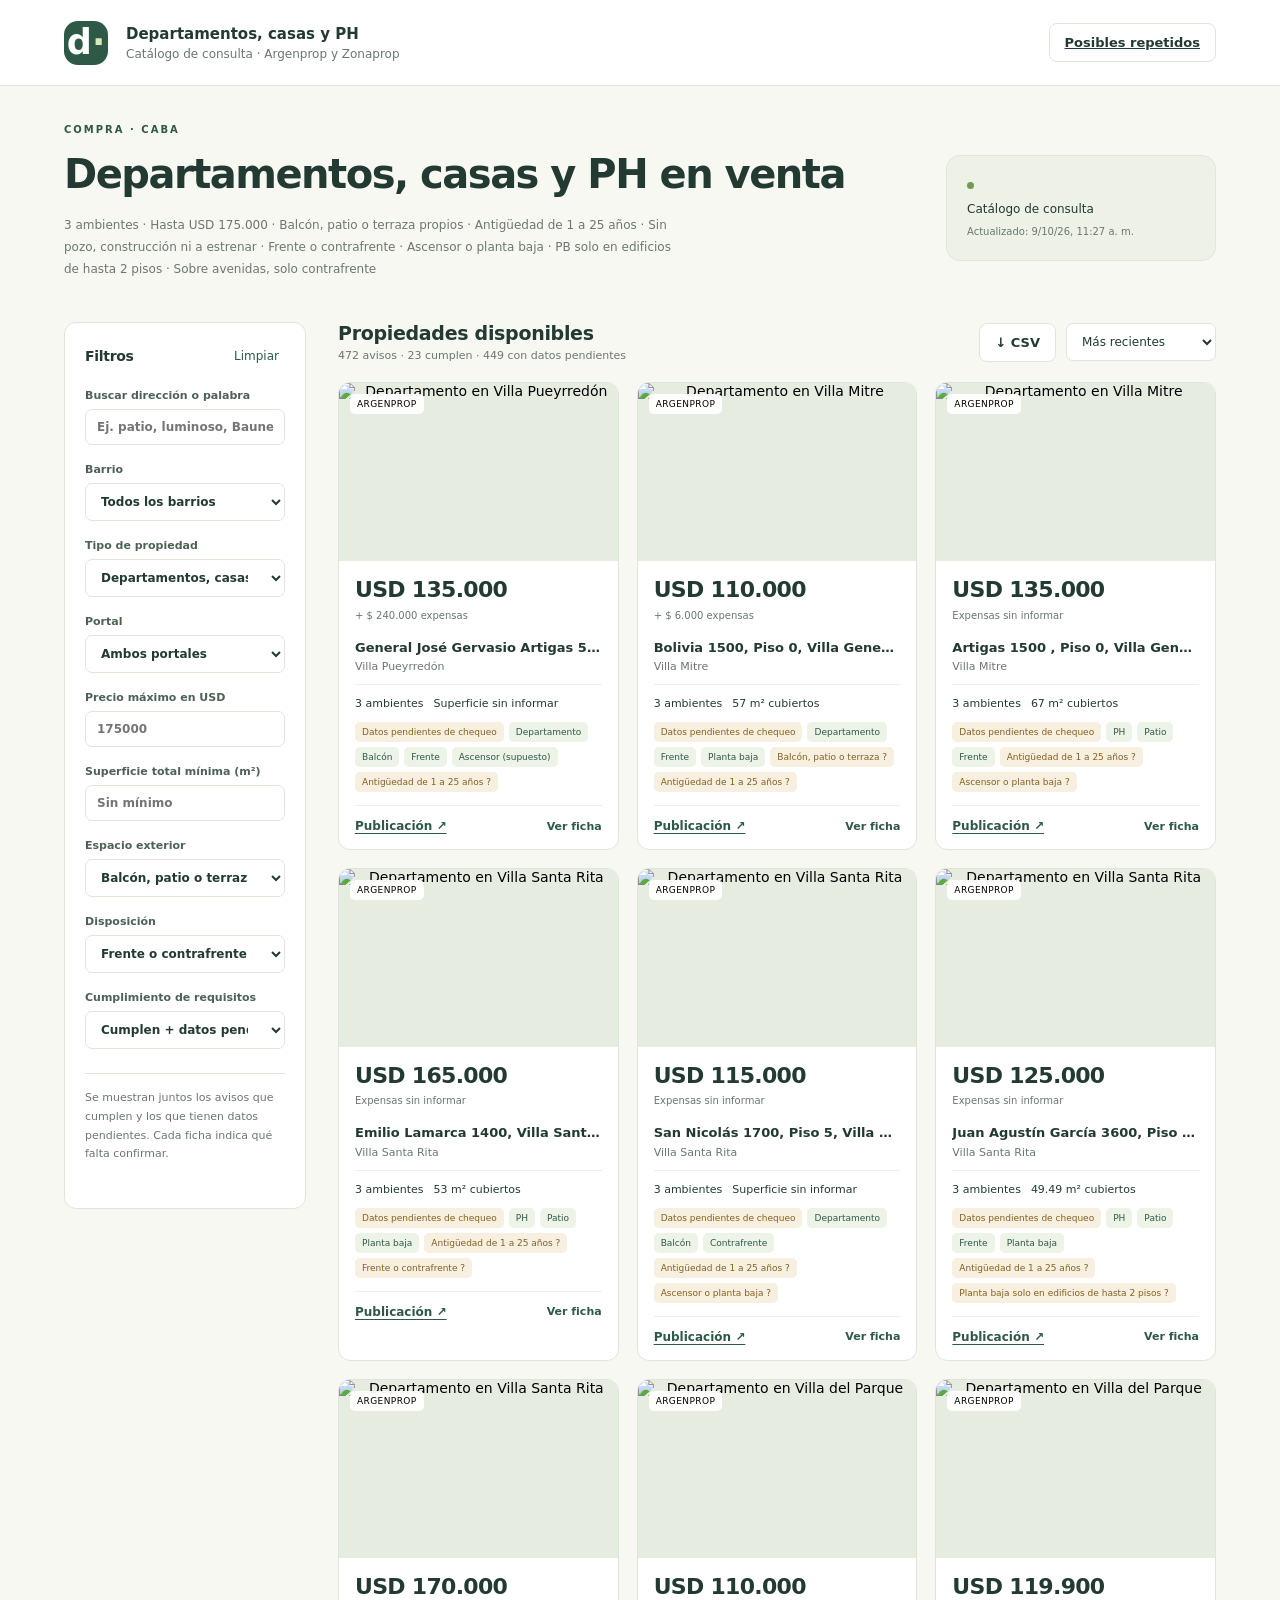
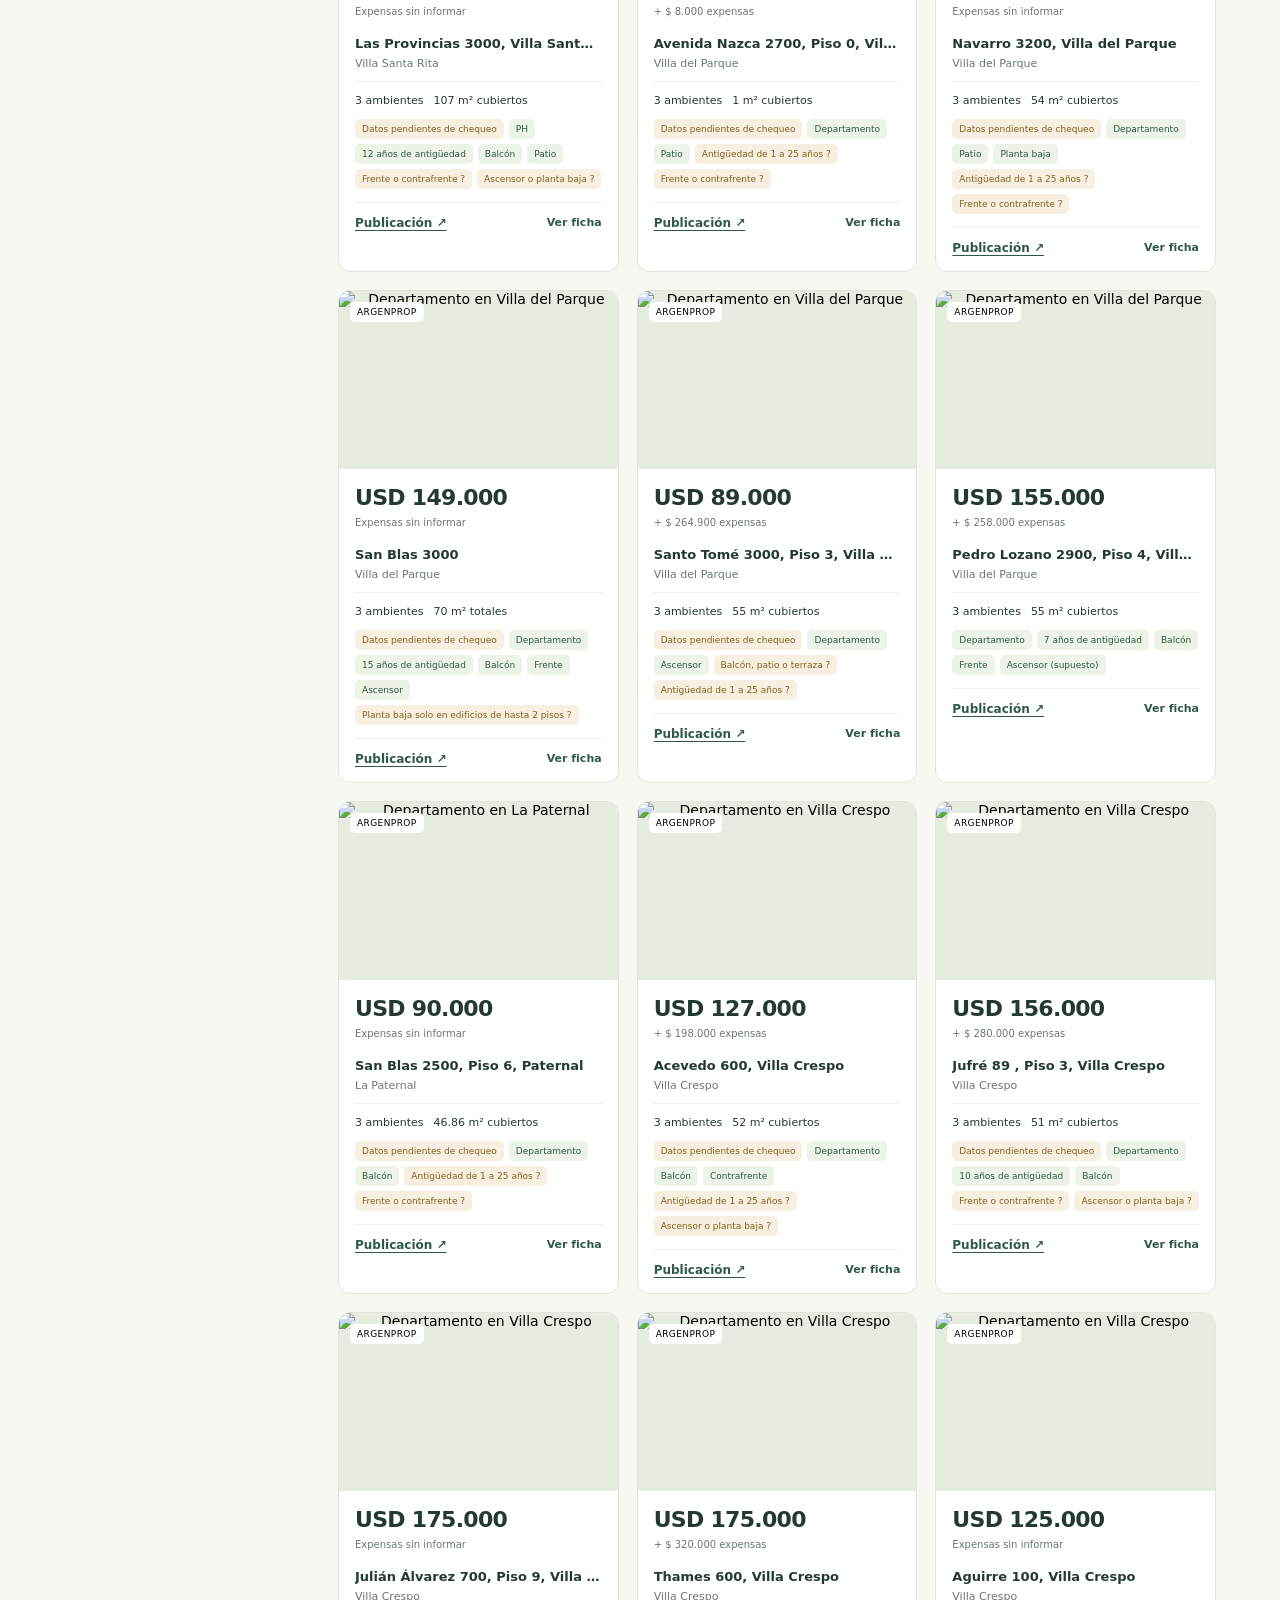
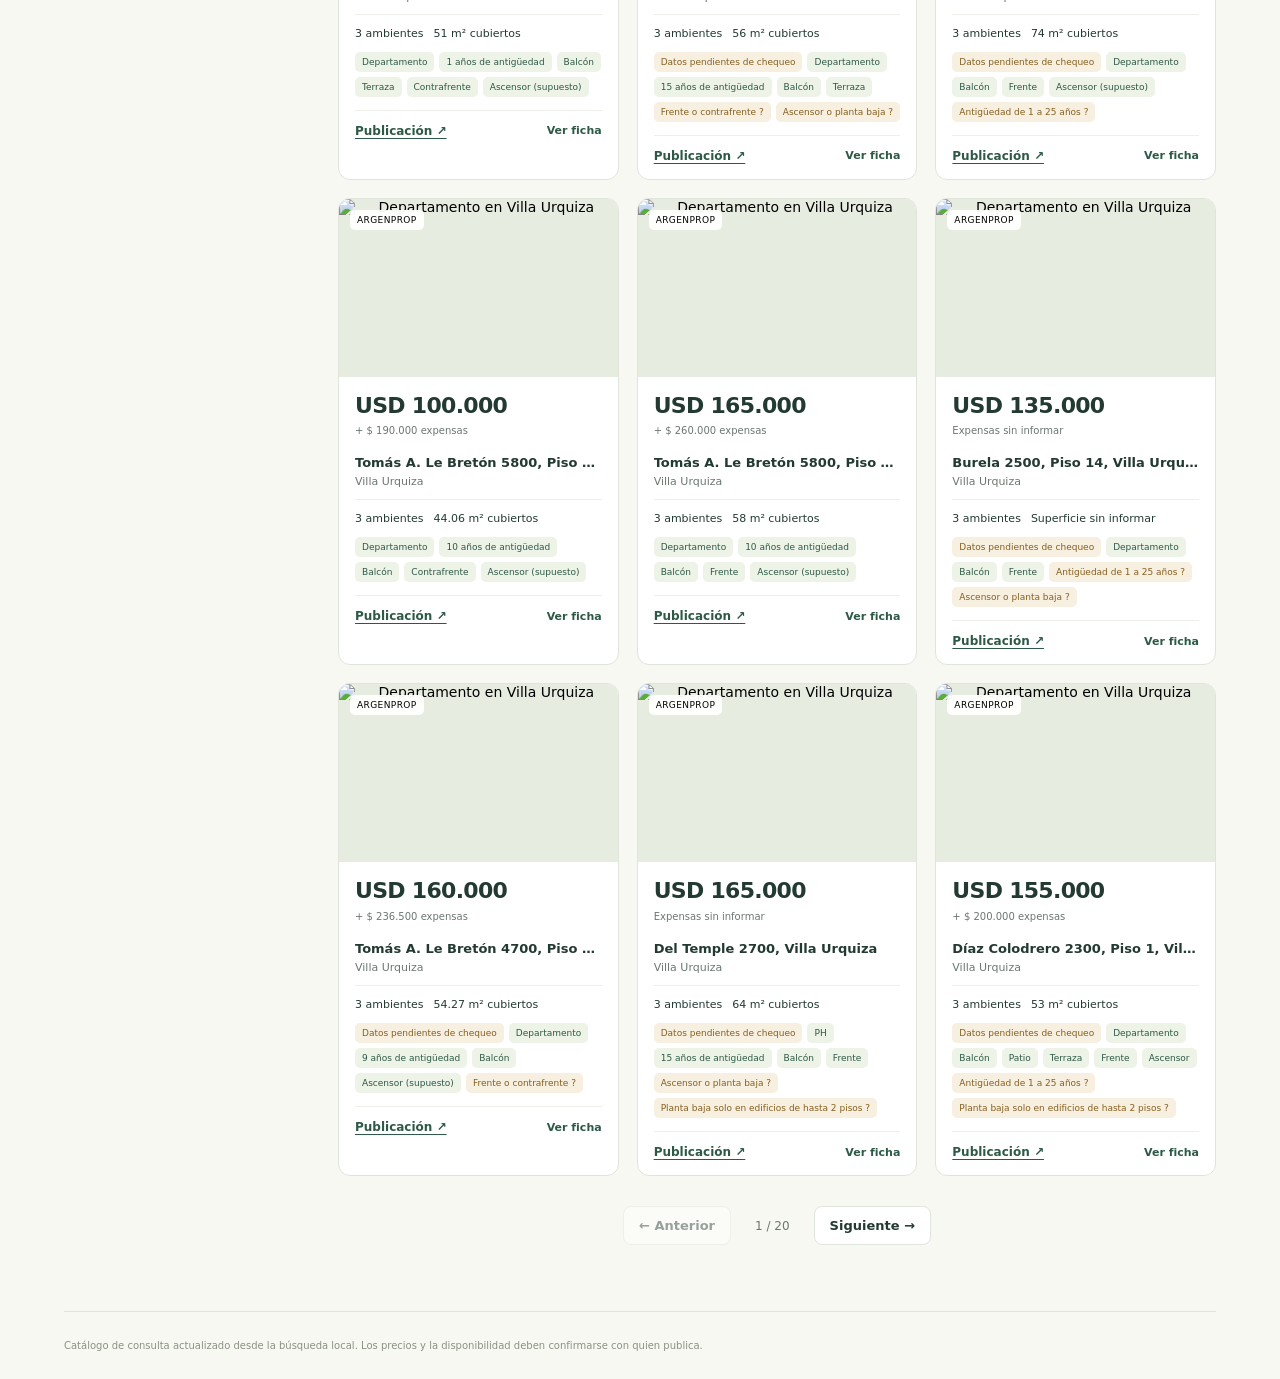
==== index.html @ 4a2c92e6 "Actualizar catálogo público · 2026-10-09T11:27:40+00:00" ====
<!DOCTYPE html>

<html lang="es"><head><meta charset="utf-8"/><meta content="width=device-width,initial-scale=1" name="viewport"/><title>Propiedades · CABA</title><link href="./static/style.css" rel="stylesheet"/><link href="./static/pages.css" rel="stylesheet"/></head>
<body data-pages="true">
<header><a class="brand" href="./">d<span>·</span></a><div class="header-title"><strong>Departamentos, casas y PH</strong><span>Catálogo de consulta · Argenprop y Zonaprop</span></div><div class="header-actions"><a class="subtle" href="./static/duplicates.html">Posibles repetidos</a><button class="subtle" id="settings-open">Configurar búsqueda</button><button class="primary" id="scan">Actualizar avisos ↻</button></div></header>
<main>
<section class="intro"><div><p class="eyebrow">COMPRA · CABA</p><h1>Departamentos, casas y PH en venta</h1><p id="criteria">3 ambientes · Hasta USD 175.000 · Balcón, patio o terraza propios · Antigüedad de 1 a 25 años · Sin pozo, construcción ni a estrenar · Frente o contrafrente · Ascensor o planta baja · PB solo en edificios de hasta 2 pisos · Sobre avenidas, solo contrafrente</p></div><div class="search-note"><span class="dot"></span><strong id="scan-state">Cargando búsqueda…</strong><small id="next-run"></small><div class="progress"><div id="progress-bar"></div></div><button class="subtle" hidden="" id="stop">Detener escaneo</button></div></section>
<section aria-label="Estado de seguimiento" class="metrics">
<button class="metric active" data-review-state="unreviewed"><span>No revisado</span><strong id="count-unreviewed">—</strong><small>Pendiente de revisión</small></button>
<button class="metric" data-review-state="interested"><span>De interés</span><strong id="count-interested">—</strong><small>Pendiente de contacto</small></button>
<button class="metric" data-review-state="contacted"><span>Ya contactado</span><strong id="count-contacted">—</strong><small>Pendiente de visita</small></button>
<button class="metric" data-review-state="discarded"><span>Descartado</span><strong id="count-discarded">—</strong><small>Excluidos de la búsqueda</small></button>
</section>
<div class="workspace"><aside><div class="filter-title"><h2>Filtros</h2><button class="text-button" id="reset">Limpiar</button></div><label>Buscar dirección o palabra<input id="q" placeholder="Ej. patio, luminoso, Bauness"/></label><label>Barrio<select id="neighborhood"><option value="">Todos los barrios</option></select></label><label>Tipo de propiedad<select id="property_type"><option value="">Departamentos, casas y PH</option><option value="departamento">Departamentos</option><option value="casa">Casas</option><option value="ph">PH</option></select></label><label>Portal<select id="source"><option value="">Ambos portales</option><option value="argenprop">Argenprop</option><option value="zonaprop">Zonaprop</option></select></label><label>Precio máximo en USD<input id="max_price" min="0" placeholder="175000" type="number"/></label><label>Superficie total mínima (m²)<input id="min_area" min="0" placeholder="Sin mínimo" type="number"/></label><label>Espacio exterior<select id="outdoor"><option value="">Balcón, patio o terraza</option><option value="balcony">Con balcón</option><option value="patio">Con patio</option><option value="terrace">Con terraza</option></select></label><label>Disposición<select id="disposition"><option value="">Frente o contrafrente</option><option value="frente">Frente</option><option value="contrafrente">Contrafrente</option></select></label><label>Cumplimiento de requisitos<select id="eligibility"><option value="candidates">Cumplen + datos pendientes</option><option value="qualified">Solo requisitos confirmados</option><option value="review">Datos pendientes de chequeo</option><option value="all">Todos los avisos</option></select></label><label class="checkbox"><input id="include_inactive" type="checkbox"/> Incluir no disponibles</label><p class="filter-hint">Se muestran juntos los avisos que cumplen y los que tienen datos pendientes. Cada ficha indica qué falta confirmar.</p><button class="subtle full" id="runs-open">Ver registro de escaneos</button></aside>
<section class="results"><div class="alert" hidden="" id="portal-alert"></div><div class="results-bar"><div><h2 id="results-title">No revisado</h2><span id="result-count">Cargando…</span></div><div class="view-controls"><button class="subtle" id="all-states">Todos los estados</button><button class="primary" id="tinder-open">Modo Tinder ♡</button><button class="subtle" id="export">↓ CSV</button><label class="sr-only" for="sort">Ordenar</label><select id="sort"><option value="newest">Más recientes</option><option value="price_asc">Menor precio</option><option value="price_desc">Mayor precio</option><option value="area_desc">Mayor superficie</option></select></div></div><div class="cards" id="cards"></div><div class="pagination"><button class="subtle" id="prev">← Anterior</button><span id="page-label"></span><button class="subtle" id="next">Siguiente →</button></div></section></div>
<footer>Catálogo de consulta actualizado desde la búsqueda local. Los precios y la disponibilidad deben confirmarse con quien publica.</footer>
</main>
<dialog id="tinder-dialog">
<button aria-label="Cerrar modo Tinder" class="dialog-close">×</button>
<p class="eyebrow">MODO TINDER</p><h2>¿Te interesa este departamento?</h2>
<p class="muted">Sólo avisos no revisados que cumplen o tienen datos pendientes. Siempre se excluyen pozo, a estrenar y en construcción. Sí: de interés. No: descartado.</p>
<div aria-live="polite" id="tinder-card"></div>
<div class="tinder-actions"><button class="tinder-no" id="tinder-no">✕ No</button><button class="tinder-yes" id="tinder-yes">♡ Sí, me interesa</button></div>
<div class="tinder-footer"><button class="text-button" disabled="" id="tinder-undo">↶ Deshacer última decisión</button><span id="tinder-remaining"></span></div>
<p class="tinder-keys">← No · Sí →</p>
</dialog>
<dialog id="detail-dialog"><button aria-label="Cerrar ficha" class="dialog-close">×</button><div id="detail-content"></div></dialog>
<dialog aria-labelledby="photo-title" id="photo-dialog">
<div class="photo-toolbar"><h2 id="photo-title">Fotos del departamento</h2><button aria-pressed="false" id="photo-zoom">＋ Zoom</button><a id="photo-original" referrerpolicy="no-referrer" rel="noopener noreferrer" target="_blank">Original ↗</a><button aria-label="Cerrar imagen ampliada" autofocus="" id="photo-close">×</button></div>
<div id="photo-viewport"><button aria-label="Ampliar imagen al doble" id="photo-canvas"><img alt="" draggable="false" id="photo-image" referrerpolicy="no-referrer"/></button><p hidden="" id="photo-error">No se pudo cargar esta foto. Podés pasar a la siguiente o abrir el original.</p></div>
<div class="photo-navigation"><button aria-label="Foto anterior" id="photo-previous">‹</button><span id="photo-position" role="status"></span><button aria-label="Foto siguiente" id="photo-next">›</button><span class="photo-help">← → para recorrer · Esc para cerrar</span></div>
</dialog>
<dialog id="settings-dialog"><button aria-label="Cerrar configuración" class="dialog-close">×</button><p class="eyebrow">TU BÚSQUEDA</p><h2>Preferencias de recolección</h2><form id="settings-form"><label>Presupuesto máximo (USD)<input min="1" name="max_price" required="" type="number"/></label><div class="two-col"><label>Antigüedad mínima (años)<input max="300" min="1" name="min_age_years" required="" type="number"/></label><label>Antigüedad máxima (años)<input max="300" min="1" name="max_age_years" required="" type="number"/></label><label>Actualizar cada día a las (Buenos Aires)<input name="daily_time" required="" type="time"/></label><label>Páginas del recorrido inicial por barrio<input max="5" min="1" name="pages_per_neighborhood" required="" type="number"/></label><label>Fichas por portal en corridas manuales<input max="5000" min="0" name="max_details_per_source" required="" type="number"/></label><label>Pausa mínima entre consultas (seg.)<input max="300" min="3" name="delay_seconds" required="" type="number"/></label><label>Pausa máxima entre consultas (seg.)<input max="300" min="3" name="delay_max_seconds" required="" type="number"/></label></div><label>Volver a leer cada ficha después de (horas)<input max="720" min="6" name="refresh_hours" required="" type="number"/></label><fieldset><legend>Barrios</legend><div class="two-col" id="settings-neighborhoods"></div></fieldset><fieldset><legend>Portales</legend><label class="checkbox"><input name="sources" type="checkbox" value="argenprop"/> Argenprop</label><label class="checkbox"><input name="sources" type="checkbox" value="zonaprop"/> Zonaprop</label></fieldset><label class="checkbox"><input name="automatic" type="checkbox"/> Recolección automática</label><input checked="" hidden="" name="headless" type="checkbox"/><p class="muted">La actualización diaria lee sólo la primera página de publicaciones más recientes de cada barrio y portal, completa sus fichas y descarta duplicados. El recorrido inicial manual admite hasta 5 páginas. Ambos portales trabajan por separado. Chromium muestra una ventana cuando necesitás resolver un CAPTCHA.</p><div class="session-buttons"><button class="subtle" data-browser="argenprop" type="button">Abrir sesión Argenprop</button><button class="subtle" data-browser="zonaprop" type="button">Abrir sesión Zonaprop</button></div><p class="muted">Cada consulta tiene una pausa aleatoria entre el mínimo y el máximo configurados (3–25 segundos por defecto). Al resolver el CAPTCHA, la ventana se cierra automáticamente y la búsqueda continúa. El otro portal sigue trabajando.</p><div class="session-buttons"><button class="subtle" data-resume="argenprop" type="button">Ya verifiqué Argenprop</button><button class="subtle" data-resume="zonaprop" type="button">Ya verifiqué Zonaprop</button></div><button class="primary full" type="submit">Guardar preferencias</button></form></dialog>
<dialog id="runs-dialog"><button aria-label="Cerrar registro" class="dialog-close">×</button><p class="eyebrow">RECOLECCIÓN</p><h2>Registro de escaneos</h2><div id="runs-content"></div></dialog><div hidden="" id="toast" role="status"></div><script src="./static/pages-adapter.js"></script><script src="./static/app.js"></script>
</body></html>
---- static/style.css ----
:root{--ink:#233a33;--muted:#6b7770;--paper:#f8f8f3;--line:#e0e5dc;--green:#2d5946;--lime:#dae9ba;--white:#fff;--amber:#946124}*{box-sizing:border-box}body{margin:0;background:var(--paper);color:var(--ink);font-family:Inter,system-ui,-apple-system,BlinkMacSystemFont,"Segoe UI",sans-serif;font-size:14px}button,input,select,textarea{font:inherit}button,a,select{touch-action:manipulation}button{cursor:pointer}button:disabled{cursor:default;opacity:.45}a{color:inherit}button:focus-visible,a:focus-visible,input:focus-visible,select:focus-visible,textarea:focus-visible{outline:3px solid #80ad67;outline-offset:3px}header{height:86px;padding:0 5%;display:flex;align-items:center;gap:18px;background:#fff;border-bottom:1px solid var(--line)}.brand{display:flex;align-items:center;justify-content:center;width:44px;height:44px;background:var(--green);border-radius:14px;color:#fff;font-size:35px;font-weight:600;line-height:1;text-decoration:none}.brand span{color:var(--lime)}.header-title{display:flex;flex-direction:column;gap:4px}.header-title strong{font-size:15px}.header-title span{font-size:12px;color:var(--muted)}.header-actions{margin-left:auto;display:flex;gap:12px}.primary,.subtle{border-radius:8px;padding:11px 15px;border:1px solid var(--line);font-size:13px;font-weight:600;background:#fff;color:var(--ink)}.primary{background:var(--green);color:white;border-color:var(--green)}.primary:hover{background:#204431}.subtle:hover{background:#f0f3e9}.full{width:100%}.text-button{border:0;background:transparent;color:var(--green);font-size:12px;padding:6px}main{max-width:1510px;margin:auto;padding:38px 5% 0}.intro{display:flex;align-items:center;justify-content:space-between;gap:32px;margin-bottom:30px}.eyebrow{letter-spacing:2px;font-size:10px;font-weight:700;color:var(--green);margin:0 0 16px}h1{font-size:40px;line-height:1.16;letter-spacing:-1.5px;font-weight:600;margin:0 0 18px}h1 span{color:#809279}#criteria{font-size:12px;color:var(--muted);line-height:1.8;max-width:620px}.search-note{width:270px;min-width:230px;font-size:12px;line-height:1.6;color:var(--muted);background:#edf1e6;border:1px solid #e0e7d8;border-radius:14px;padding:20px}.search-note strong{display:block;color:var(--ink);font-size:12px;font-weight:500;margin:5px 0}.search-note small{display:block}.dot{display:inline-block;background:#759854;width:7px;height:7px;border-radius:50%}.progress{height:3px;background:#d8dfd0;margin-top:13px;border-radius:4px;overflow:hidden}.progress div{height:100%;background:var(--green);width:0;transition:width .5s}.search-note button{margin-top:10px;padding:5px 10px}.metrics{display:grid;grid-template-columns:repeat(4,1fr);gap:16px;margin-bottom:30px}.metric{border:1px solid var(--line);text-align:left;background:#fff;border-radius:12px;padding:19px 22px;color:var(--ink);display:flex;flex-direction:column;gap:7px}.metric.active{border-color:var(--green);box-shadow:inset 0 0 0 1px var(--green);background:#edf3e5}.metric span{font-size:12px}.metric strong{font-size:32px;font-weight:500;line-height:1.2}.metric small{font-size:11px;color:var(--muted)}.workspace{display:grid;grid-template-columns:242px minmax(0,1fr);gap:32px}aside{border:1px solid var(--line);border-radius:12px;background:#fff;padding:20px;height:fit-content}.filter-title{display:flex;align-items:center;justify-content:space-between;margin-bottom:20px}h2{font-size:18px;margin:0;font-weight:600;letter-spacing:-.3px}.filter-title h2{font-size:14px}label{display:block;font-size:11px;font-weight:600;margin-bottom:18px;color:#4d6155}input,select,textarea{width:100%;border:1px solid var(--line);border-radius:7px;padding:10px 11px;background:#fff;color:var(--ink);margin-top:7px;font-size:12px}select{padding-right:20px}.checkbox{display:flex;align-items:center;gap:9px;font-size:12px;font-weight:400;margin:14px 0}.checkbox input{width:15px;height:15px;margin:0;accent-color:var(--green)}.filter-hint,.muted{font-size:12px;line-height:1.7;color:var(--muted)}.filter-hint{font-size:11px;padding-top:15px;margin:24px 0;border-top:1px solid var(--line)}.results-bar{display:flex;align-items:center;justify-content:space-between;gap:12px;margin:0 0 20px}.results-bar>div:last-child{display:flex;align-items:center;gap:10px}.results-bar h2{font-size:19px}#result-count{display:block;color:var(--muted);font-size:11px;margin-top:5px}.results-bar select{width:150px;margin:0}.cards{display:grid;grid-template-columns:repeat(3,minmax(0,1fr));gap:18px}.card{position:relative;background:white;border-radius:12px;overflow:hidden;border:1px solid var(--line);transition:box-shadow .15s}.card:hover{box-shadow:0 5px 24px #233a3310}.card-image{height:178px;width:100%;object-fit:cover;background:#e7ece0;display:block}.card-image-placeholder{height:178px;background:linear-gradient(135deg,#e7ece0,#d5dfcc);display:flex;align-items:center;justify-content:center;color:#7a8b71;font-size:13px}.card-photo{position:relative;cursor:pointer;border:0;background:none;padding:0;display:block;width:100%}.portal-tag{position:absolute;top:11px;left:11px;background:#fffffff2;font-size:9px;letter-spacing:.4px;border-radius:5px;padding:5px 7px}.star{position:absolute;right:10px;top:10px;border:0;border-radius:50%;width:32px;height:32px;background:#fffffff0;font-size:22px;line-height:1;color:#71806d}.star.saved{color:#9a7b20;background:#faf1ce}.card-body{padding:16px}.price{font-size:22px;line-height:1.2;letter-spacing:-.7px;font-weight:600}.expenses{font-size:10px;color:var(--muted);margin-top:6px;min-height:14px}.card-address{font-weight:600;font-size:13px;line-height:1.5;margin:14px 0 3px;white-space:nowrap;overflow:hidden;text-overflow:ellipsis}.card-neighborhood{font-size:11px;color:var(--muted);margin:0 0 11px}.card-features{font-size:11px;padding:12px 0;border-top:1px solid #edf0e8;display:flex;gap:10px;flex-wrap:wrap}.badges{display:flex;flex-wrap:wrap;gap:5px;min-height:26px}.badge{border-radius:5px;font-size:9px;padding:5px 7px;background:#edf3e6;color:var(--green)}.badge.unknown{background:#f7efdf;color:#856021}.badge.fail{background:#f8e8e4;color:#995542}.card-bottom{margin-top:13px;display:flex;justify-content:space-between;align-items:center;gap:8px;border-top:1px solid #edf0e8;padding-top:13px}.card-bottom small{font-size:9px;color:var(--muted)}.view{border:0;background:transparent;color:var(--green);font-weight:600;font-size:11px;padding:0}.empty{grid-column:1/-1;text-align:center;padding:70px 24px;border:1px dashed #ccd6c4;border-radius:12px;background:#f1f4eb}.empty .empty-icon{font-size:35px;color:#95a782;margin-bottom:20px}.empty h3{font-size:20px;font-weight:500;margin:0 0 10px}.empty p{font-size:12px;color:var(--muted);line-height:1.8;max-width:400px;margin:0 auto 15px}.pagination{display:flex;justify-content:center;align-items:center;gap:24px;margin:30px 0;font-size:12px;color:var(--muted)}footer{padding:28px 0;color:#889282;border-top:1px solid var(--line);font-size:10px;margin-top:36px}.alert{background:#fff2dd;border:1px solid #f1ddb4;border-radius:8px;padding:14px;margin-bottom:18px;font-size:12px;line-height:1.6;color:#80581e}dialog{width:min(900px,95vw);border:1px solid var(--line);border-radius:16px;padding:32px;color:var(--ink);max-height:90vh;background:#fff}dialog::backdrop{background:#16231d88;backdrop-filter:blur(4px)}#settings-dialog{width:580px}#runs-dialog{width:780px}.dialog-close{position:absolute;right:13px;top:10px;z-index:5;border:0;background:#f0f3eb;border-radius:50%;width:30px;height:30px;font-size:23px;color:var(--ink)}dialog h2{font-size:24px;margin-bottom:24px}fieldset{margin:18px 0;border:1px solid var(--line);padding:12px 16px;border-radius:8px}legend{font-size:12px;color:var(--muted);padding:0 5px}.two-col{display:grid;grid-template-columns:1fr 1fr;gap:0 16px}.session-buttons{display:flex;gap:10px;margin:18px 0}.detail-heading{display:flex;align-items:start;justify-content:space-between;gap:20px;margin:20px 0}.detail-heading h2{font-size:23px;margin-bottom:7px}.detail-layout{display:grid;grid-template-columns:1.4fr 1fr;gap:25px}.detail-description{white-space:pre-wrap;font-size:12px;line-height:1.85;color:#526459;max-height:340px;overflow:auto}.check{display:grid;grid-template-columns:20px 1fr;gap:8px;padding:10px 0;border-bottom:1px solid #edf0e7;font-size:12px}.check-icon{color:var(--green)}.check.fail .check-icon{color:#a64b40}.check.unknown .check-icon{color:#aa7b20}.check strong{font-weight:500}.check small{display:block;color:var(--muted);font-size:10px;margin-top:4px;line-height:1.6}.detail-links{display:flex;gap:8px;flex-wrap:wrap;margin:15px 0}.detail-links a{font-size:11px;text-decoration:none;border:1px solid var(--line);padding:9px 12px;border-radius:6px;background:#f5f8f1}.detail-section{margin:25px 0}.detail-section h3{font-size:14px;margin-bottom:14px}.detail-section label{margin-bottom:8px}.history-row,.run-row{display:flex;justify-content:space-between;padding:12px 0;border-bottom:1px solid var(--line);font-size:12px;gap:14px}.run-row{display:block}.run-row strong{font-weight:600}.run-row small{display:block;color:var(--muted);margin:7px 0;line-height:1.6}.run-status{float:right;font-size:10px;background:#edf3e6;padding:4px 8px;border-radius:4px}.run-status.error,.run-status.blocked,.run-status.partial{background:#faeadd;color:#955421}#toast{position:fixed;bottom:24px;left:50%;transform:translateX(-50%);background:var(--green);color:white;font-size:13px;line-height:1.6;max-width:90vw;padding:12px 22px;border-radius:9px;z-index:100;box-shadow:0 4px 25px #0002}.sr-only{position:absolute;width:1px;height:1px;padding:0;margin:-1px;overflow:hidden;clip:rect(0,0,0,0);white-space:nowrap;border:0}[hidden]{display:none!important}@media(min-width:1550px){.card-image,.card-image-placeholder{height:210px}}@media(max-width:1150px){.cards{grid-template-columns:repeat(2,minmax(0,1fr))}h1{font-size:34px}.workspace{gap:22px;grid-template-columns:220px minmax(0,1fr)}}@media(max-width:780px){header{padding:14px 5%;height:auto;flex-wrap:wrap}.header-actions{gap:8px}.header-actions button{font-size:10px;padding:9px}.header-title span{display:none}.brand{width:34px;height:34px;font-size:28px}.header-title strong{font-size:12px}main{padding-top:28px}.intro{display:block}h1{font-size:31px}.search-note{width:100%;margin-top:20px}.metrics{grid-template-columns:repeat(2,1fr);gap:10px}.metric{padding:14px}.metric span{font-size:10px}.metric strong{font-size:25px}.metric small{font-size:9px}.workspace{display:block}aside{margin-bottom:25px;display:grid;grid-template-columns:1fr 1fr;gap:0 15px}.filter-title,.filter-hint,aside>button{grid-column:1/-1}.cards{gap:12px}.card-body{padding:12px}.card-image,.card-image-placeholder{height:150px}.price{font-size:19px}.results-bar h2{font-size:15px}.results-bar select{width:130px;font-size:10px}.results-bar button{font-size:10px;padding:9px}.card-address{font-size:11px}.card-features{font-size:10px}.detail-layout{display:block}dialog{padding:24px}}@media(max-width:420px){.cards{grid-template-columns:1fr}.card-image,.card-image-placeholder{height:220px}.header-actions{width:100%;justify-content:end}.two-col{grid-template-columns:1fr}.results-bar{align-items:start}.card-body{padding:17px}}
.review-picker{margin:14px 0 0;font-size:10px}.review-picker select{font-size:10px;line-height:1.4;padding:9px 5px;width:100%}.publication-link{display:inline-flex;gap:5px;align-items:center;color:var(--green);font-size:12px;font-weight:700;text-decoration:underline;text-underline-offset:3px}.publication-link:hover{color:#163923}.view-controls{flex-wrap:wrap;justify-content:end}.metric span{line-height:1.5}#tinder-dialog{width:660px}#tinder-dialog h2{margin-bottom:10px;font-size:25px}.tinder-property{border:1px solid var(--line);border-radius:12px;overflow:hidden}.tinder-photo{position:relative;background:#edf1e8}.tinder-photo img{width:100%;height:310px;object-fit:contain;display:block}.tinder-photo .card-image-placeholder{height:310px}.tinder-photo-nav{display:flex;justify-content:center;align-items:center;gap:20px;padding:8px;background:#f9faf6;font-size:11px;color:var(--muted)}.tinder-photo-nav button{padding:4px 13px;font-size:18px}.tinder-summary{padding:20px}.tinder-summary h3{font-size:17px;margin:13px 0 6px;line-height:1.5}.tinder-summary p{font-size:12px;color:var(--muted);line-height:1.7;margin:0 0 12px}.tinder-links{display:flex;align-items:center;justify-content:space-between;gap:12px;padding-top:17px}.tinder-actions{display:flex;justify-content:center;gap:18px;margin-top:20px}.tinder-actions button{border:1px solid;border-radius:30px;font-weight:600;font-size:15px;padding:14px 24px}.tinder-no{background:#fff5f1;color:#a6513f;border-color:#e6c5bc!important}.tinder-yes{background:var(--green);color:#fff;border-color:var(--green)!important}.tinder-no:hover{background:#f9e7df}.tinder-yes:hover{background:#204431}.tinder-footer{display:flex;justify-content:space-between;align-items:center;gap:12px;margin-top:14px;font-size:11px;color:var(--muted)}.tinder-keys{text-align:center;font-size:11px;color:var(--muted)}@media(max-width:780px){.results-bar{flex-wrap:wrap}.results-bar>div:last-child{justify-content:start}.tinder-photo img,.tinder-photo .card-image-placeholder{height:240px}.tinder-summary{padding:15px}.tinder-summary h3{font-size:15px}.tinder-actions{gap:10px}.tinder-actions button{font-size:13px;padding:12px 18px}.tinder-footer{font-size:10px}.tinder-keys{display:none}.publication-link{font-size:11px}}

/* Galería: una foto principal y miniaturas que no se comprimen. */
body:has(dialog[open]){overflow:hidden}
.detail-gallery{margin:22px 0 28px;min-width:0}
.gallery-stage{position:relative;background:#edf0e9;border-radius:12px;overflow:hidden}
.gallery-open{position:relative;display:block;width:100%;height:clamp(240px,48vh,440px);border:0;padding:0;background:transparent;cursor:zoom-in;touch-action:pan-y pinch-zoom}
#gallery-main{display:block;width:100%;height:100%;object-fit:contain}
#gallery-main[hidden],#photo-image[hidden]{display:none}
.gallery-expand{position:absolute;bottom:14px;right:14px;background:#183d30e8;color:#fff;padding:9px 13px;border-radius:7px;font-size:12px;font-weight:600}
.gallery-arrow{position:absolute;top:50%;transform:translateY(-50%);width:44px;height:44px;border:1px solid #ffffffa8;border-radius:50%;background:#ffffffed;color:var(--ink);box-shadow:0 2px 10px #0002;font-size:32px;display:grid;place-items:center;line-height:1}
.gallery-arrow:hover{background:white}.gallery-prev{left:12px}.gallery-next{right:12px}
.gallery-caption{display:flex;justify-content:space-between;gap:12px;font-size:11px;color:var(--muted);margin:12px 0}
#gallery-count{font-weight:600;color:var(--ink);white-space:nowrap}
.gallery-thumbnails{display:flex;gap:10px;overflow-x:auto;overscroll-behavior-x:contain;scroll-snap-type:x proximity;padding:4px 3px 10px;scrollbar-width:thin;scrollbar-color:#94ac99 #edf0e9}
.gallery-thumbnails button{position:relative;flex:0 0 90px;width:90px;height:68px;scroll-snap-align:center;border:2px solid transparent;border-radius:7px;padding:0;background:#edf0e9;overflow:hidden}
.gallery-thumbnails button[aria-pressed="true"]{border-color:var(--green);box-shadow:0 0 0 2px #adc898}
.gallery-thumbnails img{display:block;width:100%;height:100%;object-fit:cover}
.gallery-thumbnails span{position:absolute;bottom:2px;right:3px;padding:1px 4px;background:#152b22c9;color:#fff;border-radius:3px;font-size:10px}
.gallery-error{position:absolute;inset:40% 15% auto;color:var(--muted);line-height:1.6;font-size:14px}
.gallery-empty{padding:28px;margin:20px 0;border:1px dashed var(--line);border-radius:12px;color:var(--muted);line-height:1.7}
#photo-dialog{width:calc(100vw - 24px);height:calc(100dvh - 24px);max-width:1600px;max-height:none;padding:16px;background:#15211c;color:#fff;border-color:#405348;border-radius:14px;overflow:hidden}
#photo-dialog[open]{display:grid;grid-template-rows:auto minmax(0,1fr) auto;gap:14px}
#photo-dialog::backdrop{background:#08100ced;backdrop-filter:blur(5px)}
.photo-toolbar{display:flex;align-items:center;gap:12px;min-width:0}
.photo-toolbar h2{margin:0 auto 0 0;font-size:16px;line-height:1.4;overflow:hidden;white-space:nowrap;text-overflow:ellipsis}
.photo-toolbar button,.photo-toolbar a,.photo-navigation button{border:1px solid #53665b;background:#263b30;color:#fff;border-radius:8px;padding:10px 14px;white-space:nowrap;text-decoration:none;font-size:13px;min-height:44px}
.photo-toolbar button:hover,.photo-toolbar a:hover,.photo-navigation button:hover{background:#38503f}
#photo-close{font-size:28px;line-height:1;width:44px;flex-shrink:0;padding:5px}
#photo-viewport{position:relative;min-height:0;overflow:auto;overscroll-behavior:contain;border-radius:8px;background:#0d1712;touch-action:pan-y pinch-zoom}
#photo-canvas{display:block;width:100%;height:100%;border:0;padding:0;background:transparent;cursor:zoom-in}
#photo-image{display:block;width:100%;height:100%;object-fit:contain}
#photo-viewport.is-zoomed{touch-action:pan-x pan-y pinch-zoom}
#photo-viewport.is-zoomed #photo-canvas{width:200%;height:200%;cursor:zoom-out}
#photo-error{position:absolute;top:40%;left:10%;right:10%;text-align:center;line-height:1.7;pointer-events:none}
.photo-navigation{display:flex;align-items:center;justify-content:center;gap:20px;position:relative}
.photo-navigation button{font-size:28px;line-height:1;width:52px;padding:4px}
#photo-position{font-variant-numeric:tabular-nums;min-width:65px;text-align:center;font-size:14px}
.photo-help{position:absolute;right:0;font-size:11px;color:#aec2b5}
@media(max-width:650px){
  .gallery-open{height:280px}.gallery-thumbnails button{flex-basis:76px;width:76px;height:60px}.gallery-caption{font-size:10px}.gallery-caption>span:last-child{text-align:right}
  #photo-dialog{width:100vw;height:100dvh;max-width:100vw;margin:0;padding:12px;border:0;border-radius:0;gap:12px}
  .photo-toolbar{flex-wrap:wrap;gap:8px}.photo-toolbar h2{flex:1 1 calc(100% - 60px);font-size:14px;order:0}.photo-toolbar #photo-close{order:1}.photo-toolbar #photo-zoom,.photo-toolbar #photo-original{order:2;font-size:12px;padding:8px 12px}
  .photo-help{display:none}.gallery-prev{left:8px}.gallery-next{right:8px}.gallery-expand{font-size:11px;bottom:10px;right:10px}
}
---- static/pages.css ----
body[data-pages] :is(#settings-open,#scan,#stop,#runs-open,#tinder-open,#all-states,.metrics,.review-picker,.progress,#portal-alert){display:none!important}
body[data-pages] .detail-section:has(#detail-review),body[data-pages] .detail-section:has(#confirm-form),body[data-pages] label:has(#include_inactive){display:none!important}
body[data-pages] .search-note{min-width:250px}
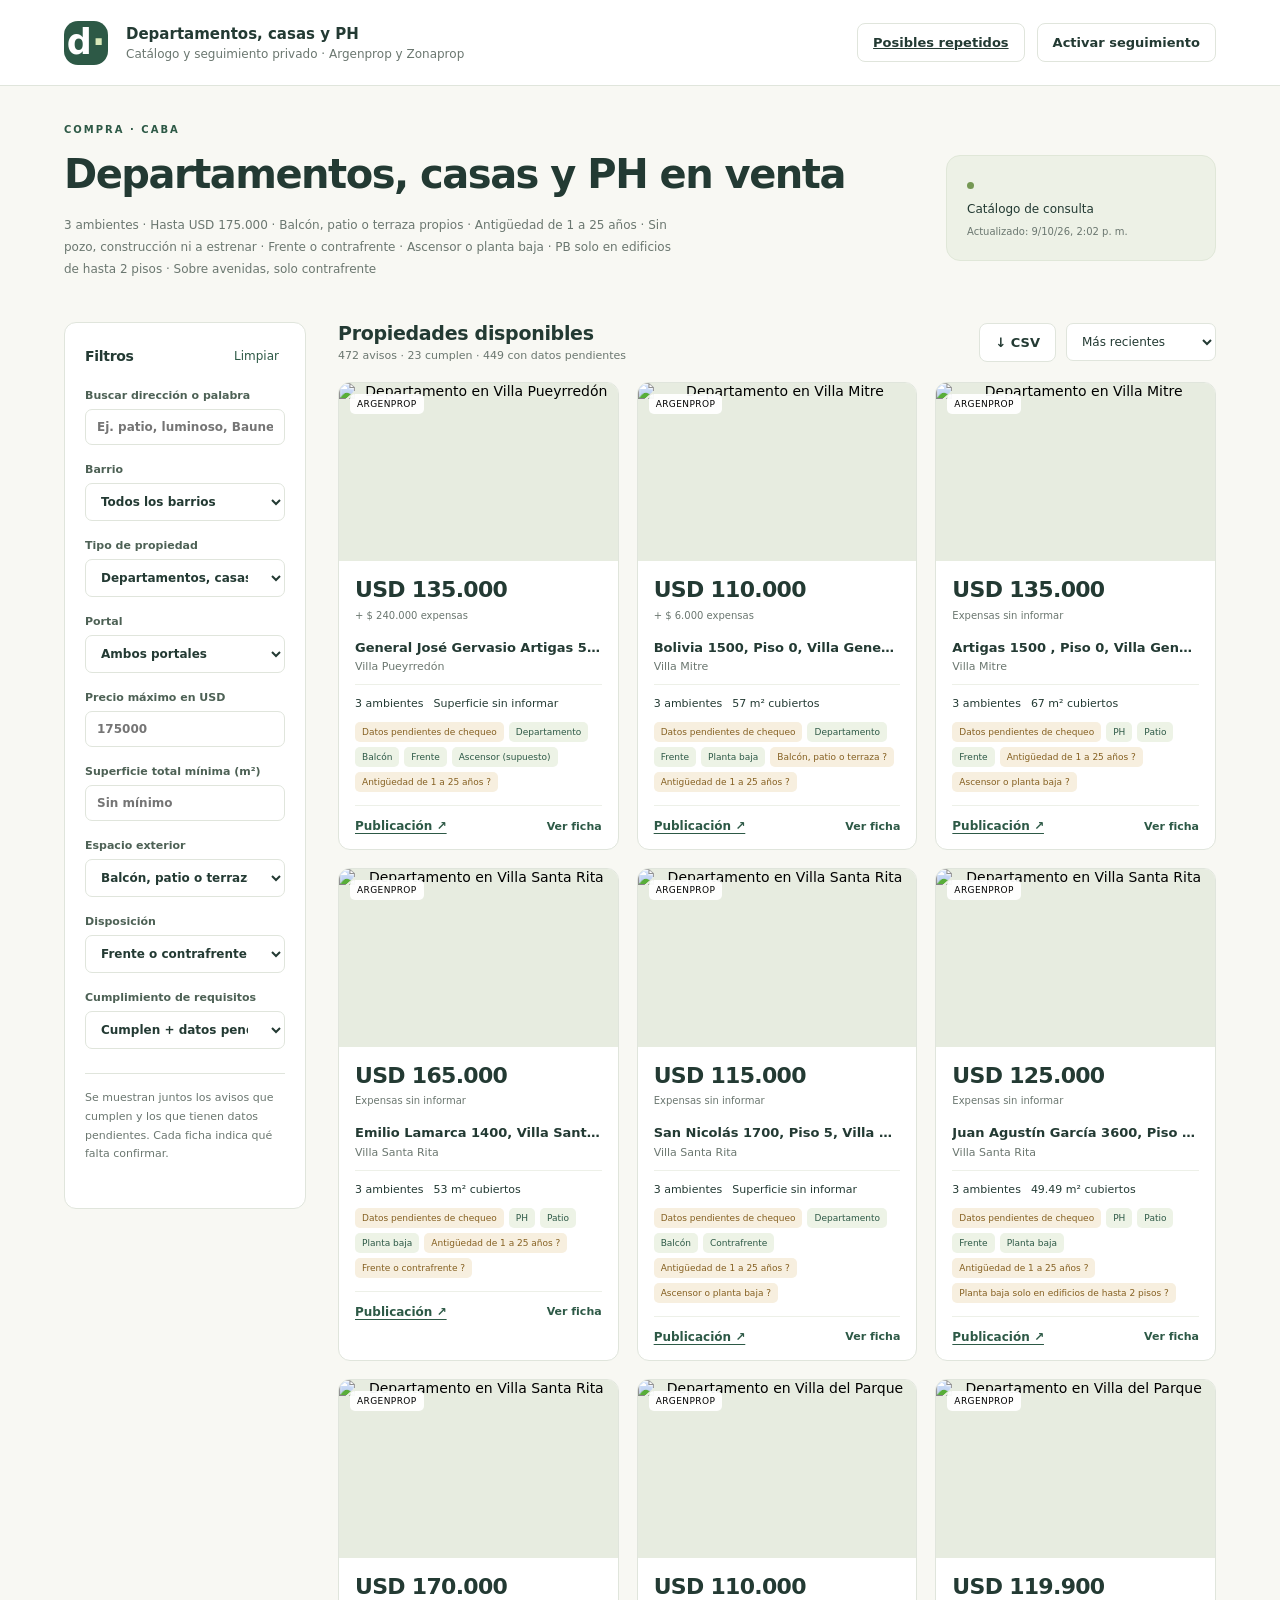
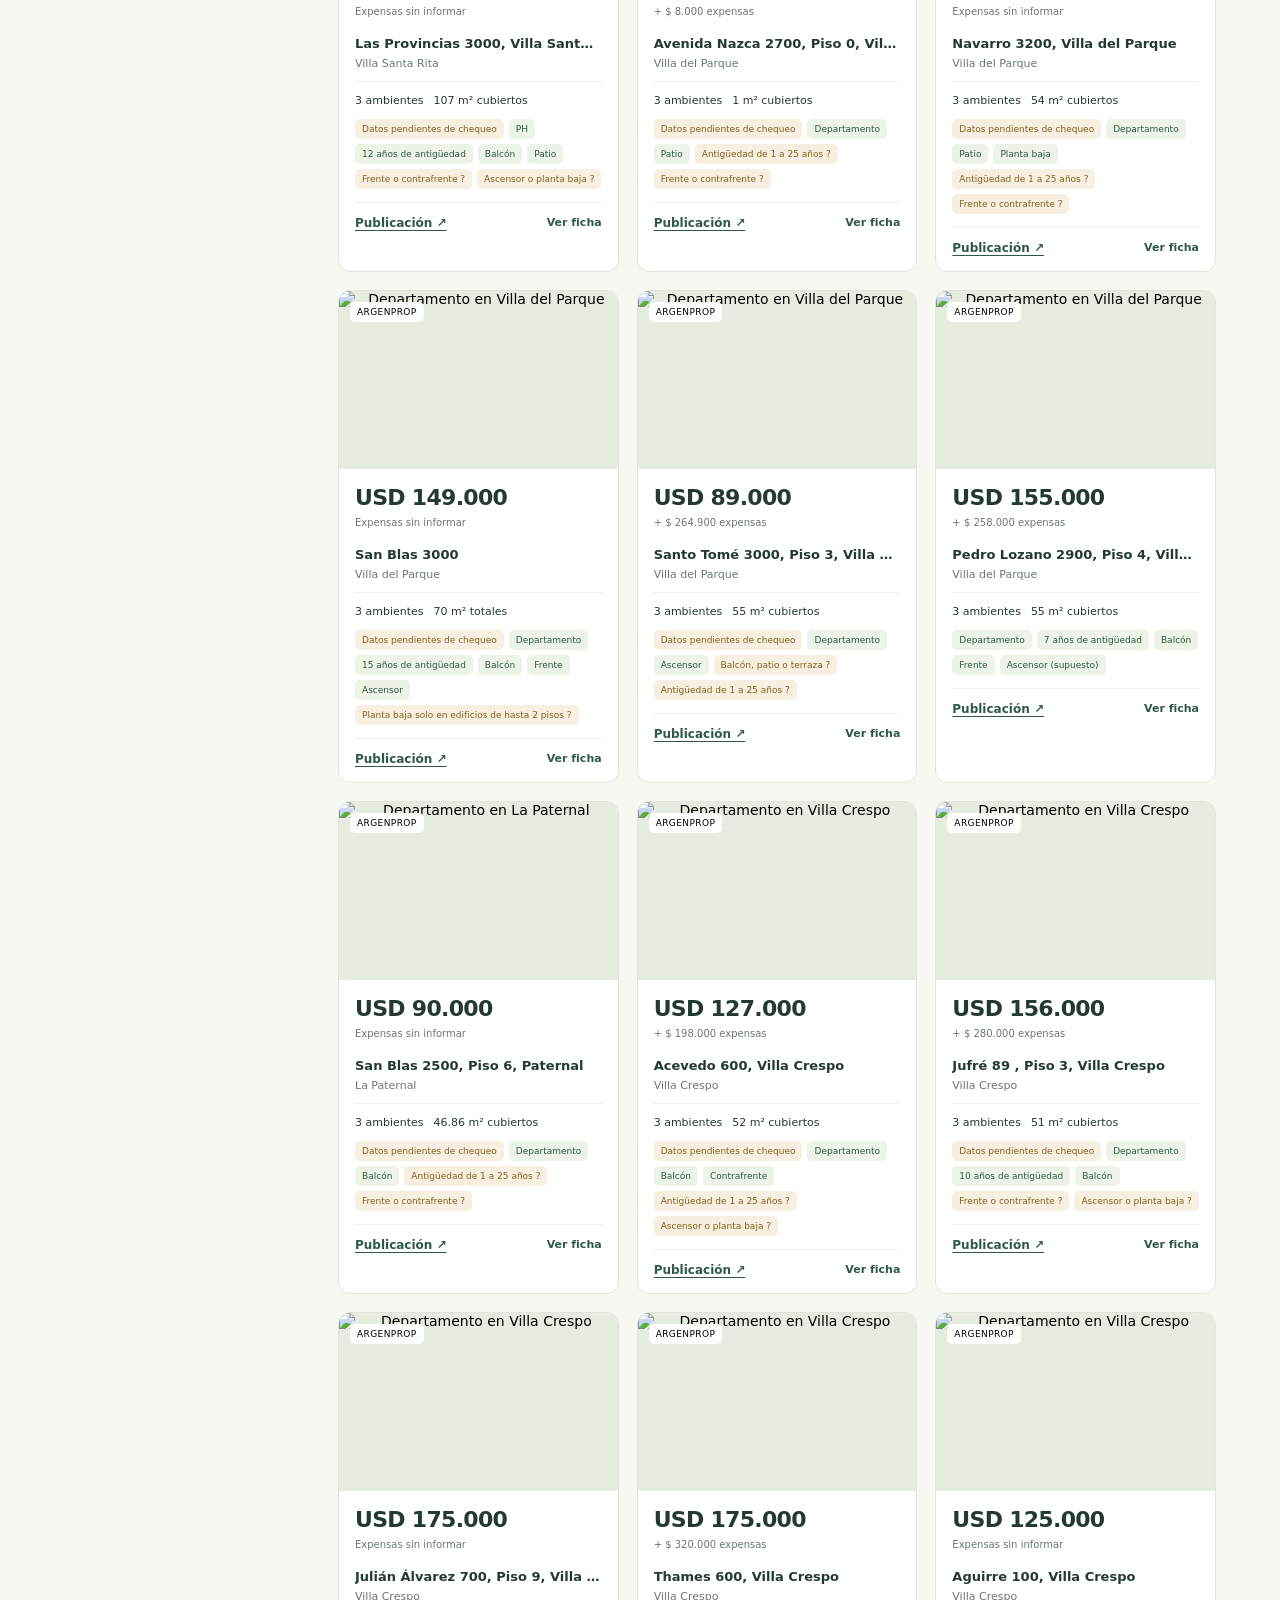
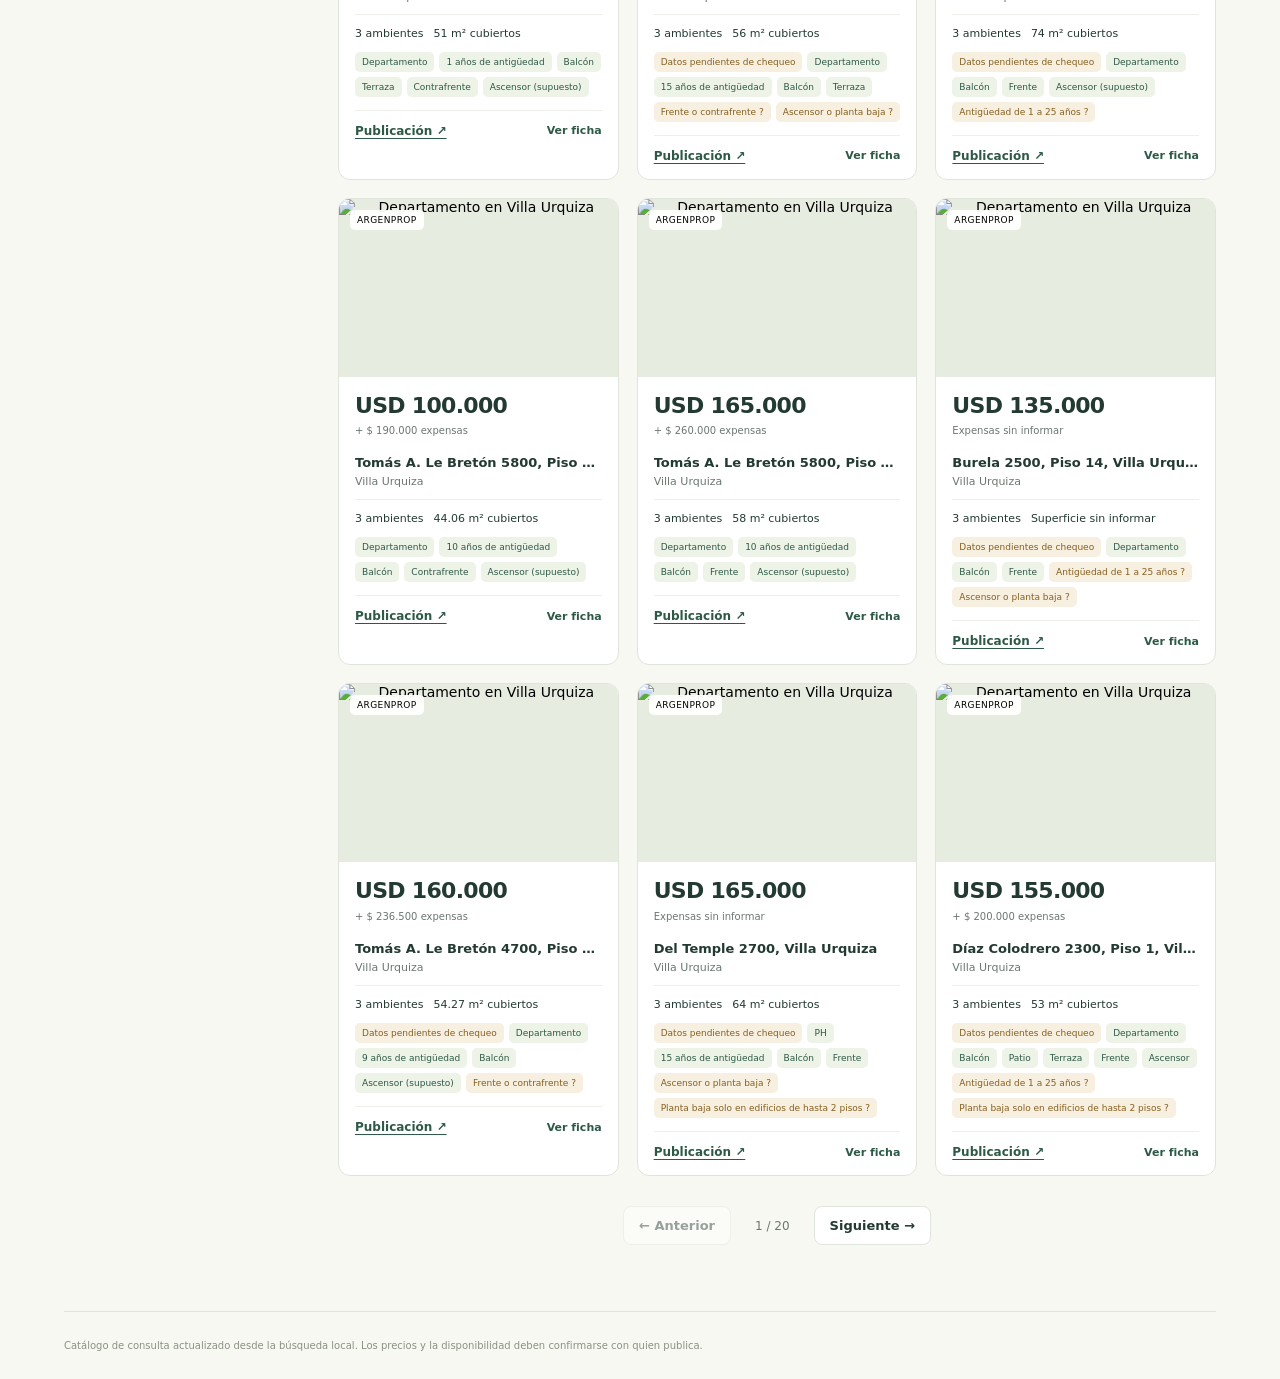
==== commit b4b4b396: "Actualizar catálogo público · 2026-10-09T14:02:30+00:00" ====
--- a/index.html
+++ b/index.html
@@ -1,8 +1,8 @@
 <!DOCTYPE html>
 
-<html lang="es"><head><meta charset="utf-8"/><meta content="width=device-width,initial-scale=1" name="viewport"/><title>Propiedades · CABA</title><link href="./static/style.css" rel="stylesheet"/><link href="./static/pages.css" rel="stylesheet"/></head>
+<html lang="es"><head><meta charset="utf-8"/><meta content="width=device-width,initial-scale=1" name="viewport"/><title>Propiedades · CABA</title><link href="./static/style.css" rel="stylesheet"/><meta content="no-referrer" name="referrer"/><link href="./static/pages.css" rel="stylesheet"/></head>
 <body data-pages="true">
-<header><a class="brand" href="./">d<span>·</span></a><div class="header-title"><strong>Departamentos, casas y PH</strong><span>Catálogo de consulta · Argenprop y Zonaprop</span></div><div class="header-actions"><a class="subtle" href="./static/duplicates.html">Posibles repetidos</a><button class="subtle" id="settings-open">Configurar búsqueda</button><button class="primary" id="scan">Actualizar avisos ↻</button></div></header>
+<header><a class="brand" href="./">d<span>·</span></a><div class="header-title"><strong>Departamentos, casas y PH</strong><span>Catálogo y seguimiento privado · Argenprop y Zonaprop</span></div><div class="header-actions"><a class="subtle" href="./static/duplicates.html">Posibles repetidos</a><button class="subtle" id="settings-open">Configurar búsqueda</button><button class="primary" id="scan">Actualizar avisos ↻</button></div></header>
 <main>
 <section class="intro"><div><p class="eyebrow">COMPRA · CABA</p><h1>Departamentos, casas y PH en venta</h1><p id="criteria">3 ambientes · Hasta USD 175.000 · Balcón, patio o terraza propios · Antigüedad de 1 a 25 años · Sin pozo, construcción ni a estrenar · Frente o contrafrente · Ascensor o planta baja · PB solo en edificios de hasta 2 pisos · Sobre avenidas, solo contrafrente</p></div><div class="search-note"><span class="dot"></span><strong id="scan-state">Cargando búsqueda…</strong><small id="next-run"></small><div class="progress"><div id="progress-bar"></div></div><button class="subtle" hidden="" id="stop">Detener escaneo</button></div></section>
 <section aria-label="Estado de seguimiento" class="metrics">
@@ -30,6 +30,14 @@
 <div id="photo-viewport"><button aria-label="Ampliar imagen al doble" id="photo-canvas"><img alt="" draggable="false" id="photo-image" referrerpolicy="no-referrer"/></button><p hidden="" id="photo-error">No se pudo cargar esta foto. Podés pasar a la siguiente o abrir el original.</p></div>
 <div class="photo-navigation"><button aria-label="Foto anterior" id="photo-previous">‹</button><span id="photo-position" role="status"></span><button aria-label="Foto siguiente" id="photo-next">›</button><span class="photo-help">← → para recorrer · Esc para cerrar</span></div>
 </dialog>
+<dialog aria-labelledby="followup-title" id="followup-dialog">
+<div class="followup-header"><div><p class="eyebrow">SEGUIMIENTO Y NOTAS</p><h2 id="followup-title"></h2></div><button aria-label="Cerrar seguimiento" id="followup-close" type="button">×</button></div>
+<form id="followup-form"><div class="followup-body">
+<label>Estado del seguimiento<select id="followup-state" name="review_state"></select></label>
+<label>Notas adicionales<textarea id="followup-notes" maxlength="10000" name="notes" placeholder="Qué te dijeron, fecha de visita, dudas, gastos…" rows="5"></textarea></label>
+<details class="followup-data"><summary>Completar información del inmueble</summary><p class="muted">Completá los datos que verificaste. La información original del aviso se conserva.</p><div class="two-col" id="followup-fields"></div></details>
+</div><div class="followup-footer"><p aria-live="polite" id="followup-status" role="status"></p><button class="subtle" hidden="" id="followup-reload" type="button">Descartar borrador y cargar lo guardado</button><button class="primary full" id="followup-save" type="submit">Guardar cambios</button></div></form>
+</dialog>
 <dialog id="settings-dialog"><button aria-label="Cerrar configuración" class="dialog-close">×</button><p class="eyebrow">TU BÚSQUEDA</p><h2>Preferencias de recolección</h2><form id="settings-form"><label>Presupuesto máximo (USD)<input min="1" name="max_price" required="" type="number"/></label><div class="two-col"><label>Antigüedad mínima (años)<input max="300" min="1" name="min_age_years" required="" type="number"/></label><label>Antigüedad máxima (años)<input max="300" min="1" name="max_age_years" required="" type="number"/></label><label>Actualizar cada día a las (Buenos Aires)<input name="daily_time" required="" type="time"/></label><label>Páginas del recorrido inicial por barrio<input max="5" min="1" name="pages_per_neighborhood" required="" type="number"/></label><label>Fichas por portal en corridas manuales<input max="5000" min="0" name="max_details_per_source" required="" type="number"/></label><label>Pausa mínima entre consultas (seg.)<input max="300" min="3" name="delay_seconds" required="" type="number"/></label><label>Pausa máxima entre consultas (seg.)<input max="300" min="3" name="delay_max_seconds" required="" type="number"/></label></div><label>Volver a leer cada ficha después de (horas)<input max="720" min="6" name="refresh_hours" required="" type="number"/></label><fieldset><legend>Barrios</legend><div class="two-col" id="settings-neighborhoods"></div></fieldset><fieldset><legend>Portales</legend><label class="checkbox"><input name="sources" type="checkbox" value="argenprop"/> Argenprop</label><label class="checkbox"><input name="sources" type="checkbox" value="zonaprop"/> Zonaprop</label></fieldset><label class="checkbox"><input name="automatic" type="checkbox"/> Recolección automática</label><input checked="" hidden="" name="headless" type="checkbox"/><p class="muted">La actualización diaria lee sólo la primera página de publicaciones más recientes de cada barrio y portal, completa sus fichas y descarta duplicados. El recorrido inicial manual admite hasta 5 páginas. Ambos portales trabajan por separado. Chromium muestra una ventana cuando necesitás resolver un CAPTCHA.</p><div class="session-buttons"><button class="subtle" data-browser="argenprop" type="button">Abrir sesión Argenprop</button><button class="subtle" data-browser="zonaprop" type="button">Abrir sesión Zonaprop</button></div><p class="muted">Cada consulta tiene una pausa aleatoria entre el mínimo y el máximo configurados (3–25 segundos por defecto). Al resolver el CAPTCHA, la ventana se cierra automáticamente y la búsqueda continúa. El otro portal sigue trabajando.</p><div class="session-buttons"><button class="subtle" data-resume="argenprop" type="button">Ya verifiqué Argenprop</button><button class="subtle" data-resume="zonaprop" type="button">Ya verifiqué Zonaprop</button></div><button class="primary full" type="submit">Guardar preferencias</button></form></dialog>
-<dialog id="runs-dialog"><button aria-label="Cerrar registro" class="dialog-close">×</button><p class="eyebrow">RECOLECCIÓN</p><h2>Registro de escaneos</h2><div id="runs-content"></div></dialog><div hidden="" id="toast" role="status"></div><script src="./static/pages-adapter.js"></script><script src="./static/app.js"></script>
+<dialog id="runs-dialog"><button aria-label="Cerrar registro" class="dialog-close">×</button><p class="eyebrow">RECOLECCIÓN</p><h2>Registro de escaneos</h2><div id="runs-content"></div></dialog><div hidden="" id="toast" role="status"></div><script src="./static/pages-adapter.js"></script><script src="./static/app.js"></script><script src="./static/followup.js"></script>
 </body></html>
--- a/static/style.css
+++ b/static/style.css
@@ -44,3 +44,25 @@
   .photo-toolbar{flex-wrap:wrap;gap:8px}.photo-toolbar h2{flex:1 1 calc(100% - 60px);font-size:14px;order:0}.photo-toolbar #photo-close{order:1}.photo-toolbar #photo-zoom,.photo-toolbar #photo-original{order:2;font-size:12px;padding:8px 12px}
   .photo-help{display:none}.gallery-prev{left:8px}.gallery-next{right:8px}.gallery-expand{font-size:11px;bottom:10px;right:10px}
 }
+
+.followup-open{margin:12px 0 0;min-height:44px}
+#followup-dialog{width:min(620px,96vw);padding:0;overflow:hidden}
+.followup-header{display:flex;gap:16px;align-items:start;padding:22px;border-bottom:1px solid var(--line)}
+.followup-header>div{min-width:0;flex:1}.followup-header h2{margin:0;font-size:19px}.followup-header .eyebrow{margin-bottom:8px}
+#followup-close{width:44px;height:44px;flex:none;border:0;border-radius:50%;font-size:28px;background:#edf3e6;color:var(--ink)}
+#followup-form{display:flex;flex-direction:column;max-height:calc(85dvh - 105px)}
+.followup-body{overflow-y:auto;min-height:0;padding:20px 22px;overscroll-behavior:contain}
+.followup-body label{font-size:14px}.followup-body input,.followup-body select,.followup-body textarea{font-size:16px;min-height:46px}
+.followup-data{border-top:1px solid var(--line);padding-top:16px}.followup-data summary{font-weight:600;cursor:pointer;min-height:44px}
+.followup-footer{padding:12px 22px 20px;border-top:1px solid var(--line);background:white;flex-shrink:0}
+#followup-status{font-size:12px;line-height:1.5;margin:0 0 10px;color:var(--muted)}
+#followup-save{min-height:48px;font-size:16px}#followup-reload{font-size:12px;margin-bottom:10px;width:100%}
+.missing-field{font-size:11px;color:#946124;font-weight:400;display:block}
+#pages-access-dialog{max-width:470px}#pages-access-dialog p{line-height:1.6}#pages-access-code{font-size:16px;min-height:44px}#pages-disconnect{margin-top:12px}
+@media(max-width:650px){
+ .review-picker{font-size:12px}.review-picker select{font-size:16px;min-height:46px;padding:10px}
+ #followup-dialog{width:100vw;max-width:100vw;height:100dvh;max-height:100dvh;margin:0;border-radius:0;border:0}
+ #followup-dialog[open]{display:flex;flex-direction:column}#followup-form{max-height:none;min-height:0;flex:1}
+ .followup-header{padding:16px}.followup-body{padding:18px 16px;flex:1}.followup-footer{padding:12px 16px max(16px,env(safe-area-inset-bottom))}
+ .followup-body .two-col{grid-template-columns:1fr 1fr}.followup-body input{min-width:0}.followup-body label{min-width:0}
+}
--- a/static/pages.css
+++ b/static/pages.css
@@ -1,3 +1,4 @@
-body[data-pages] :is(#settings-open,#scan,#stop,#runs-open,#tinder-open,#all-states,.metrics,.review-picker,.progress,#portal-alert){display:none!important}
+body[data-pages] :is(#settings-open,#scan,#stop,#runs-open,#tinder-open,.progress,#portal-alert){display:none!important}
+body[data-pages]:not([data-sync="connected"]) :is(#all-states,.metrics,.review-picker,.followup-open){display:none!important}
 body[data-pages] .detail-section:has(#detail-review),body[data-pages] .detail-section:has(#confirm-form),body[data-pages] label:has(#include_inactive){display:none!important}
 body[data-pages] .search-note{min-width:250px}
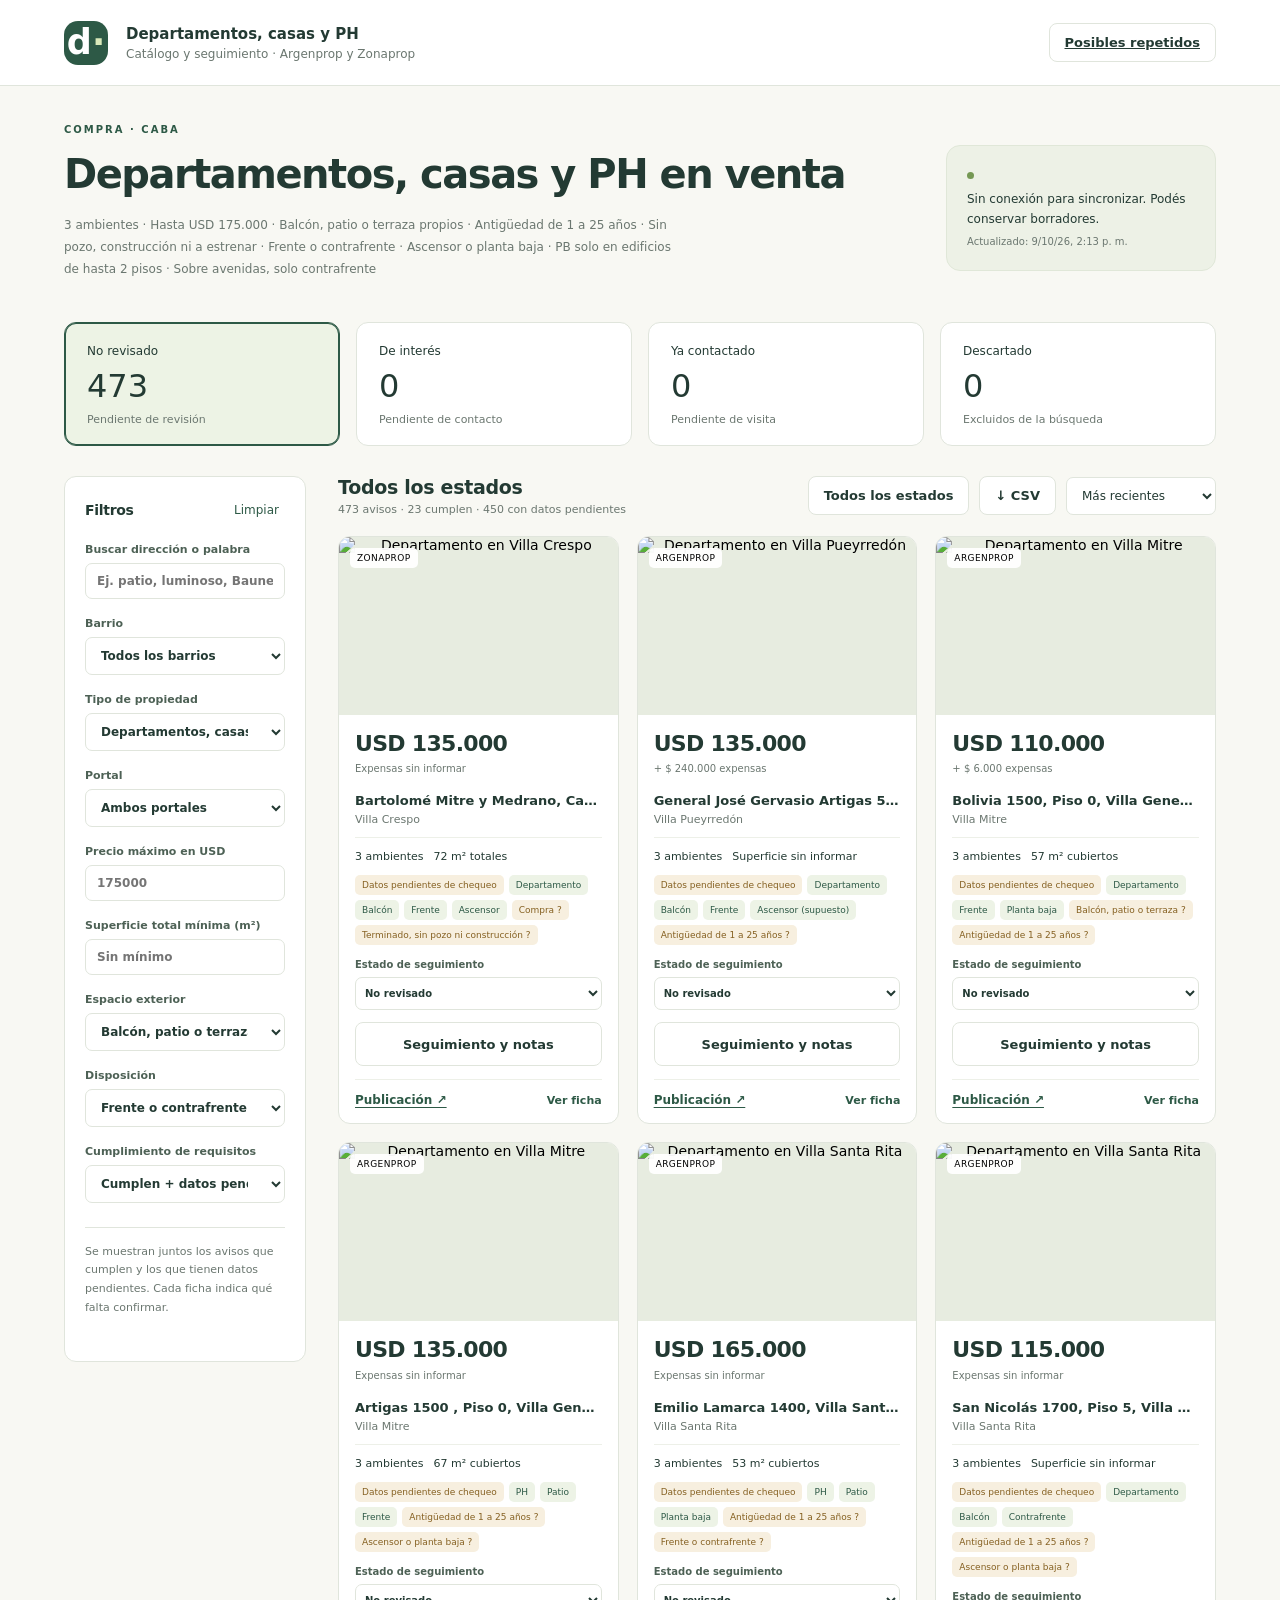
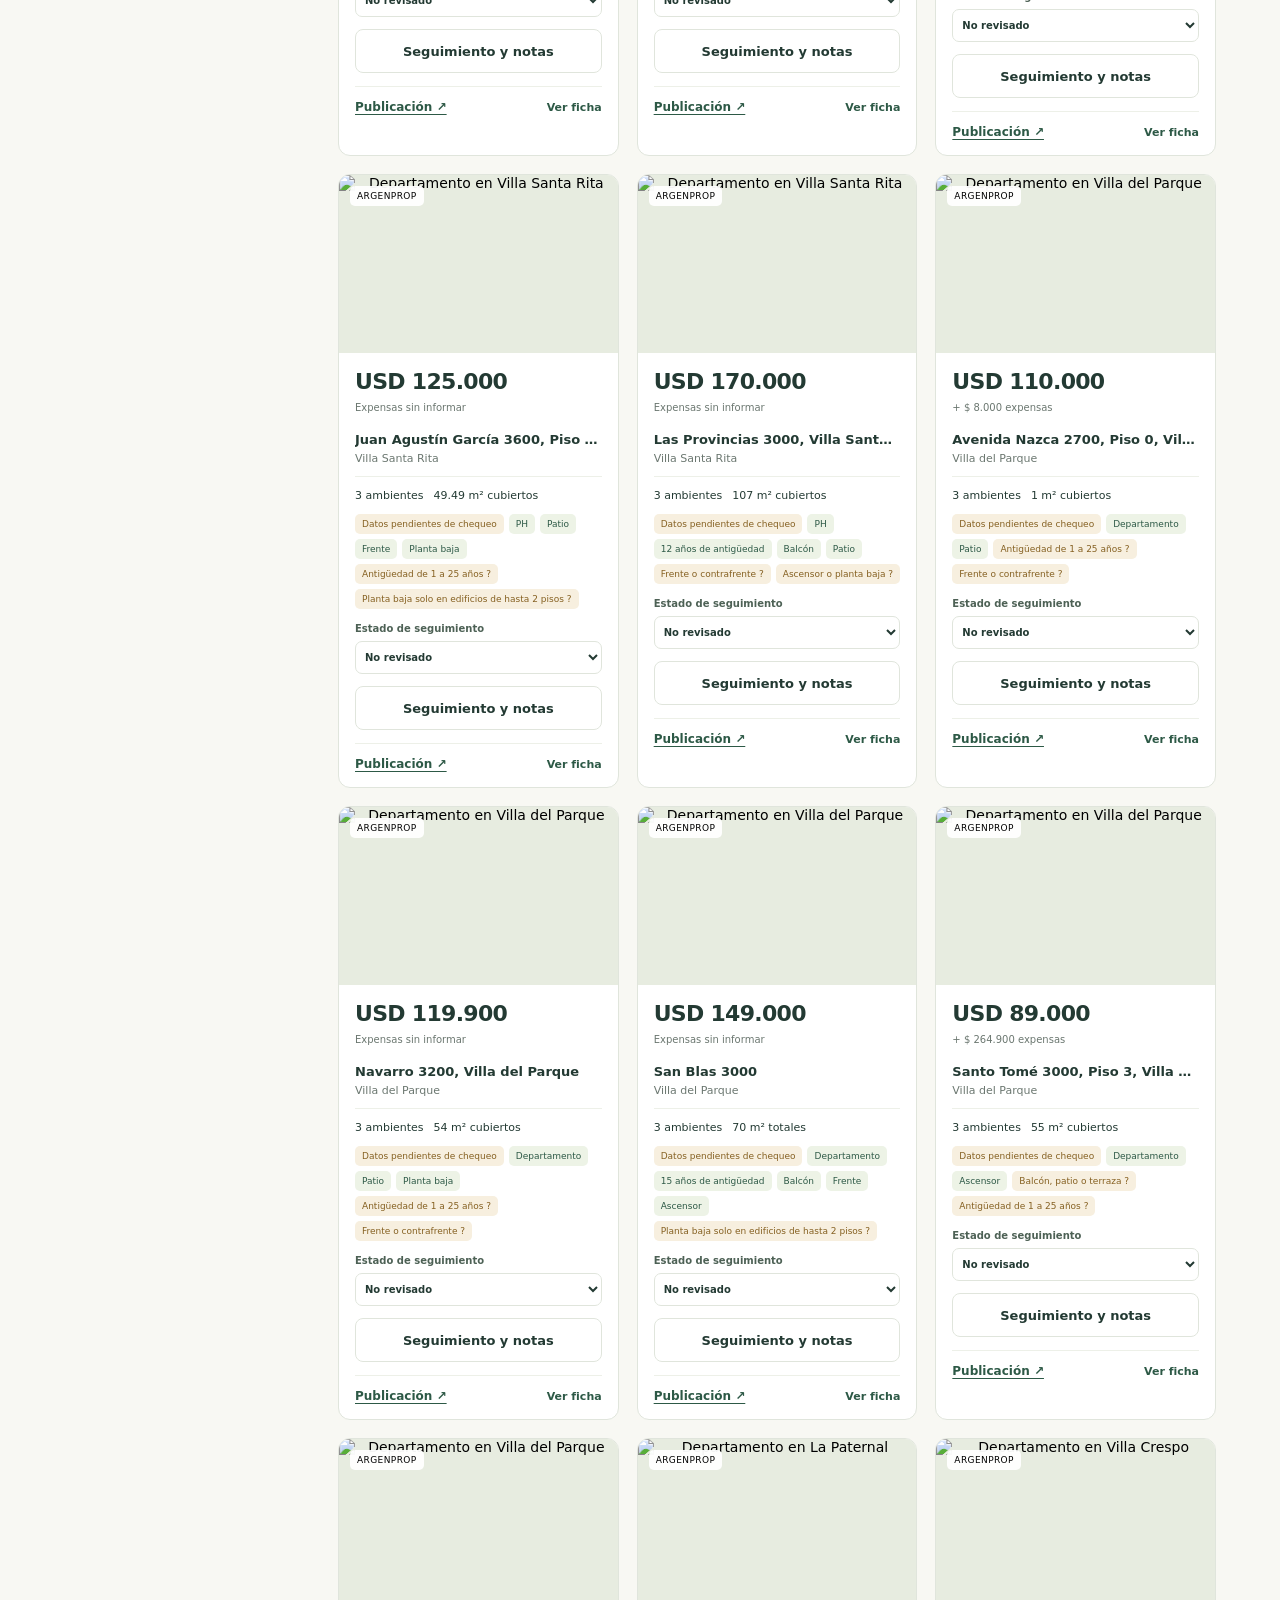
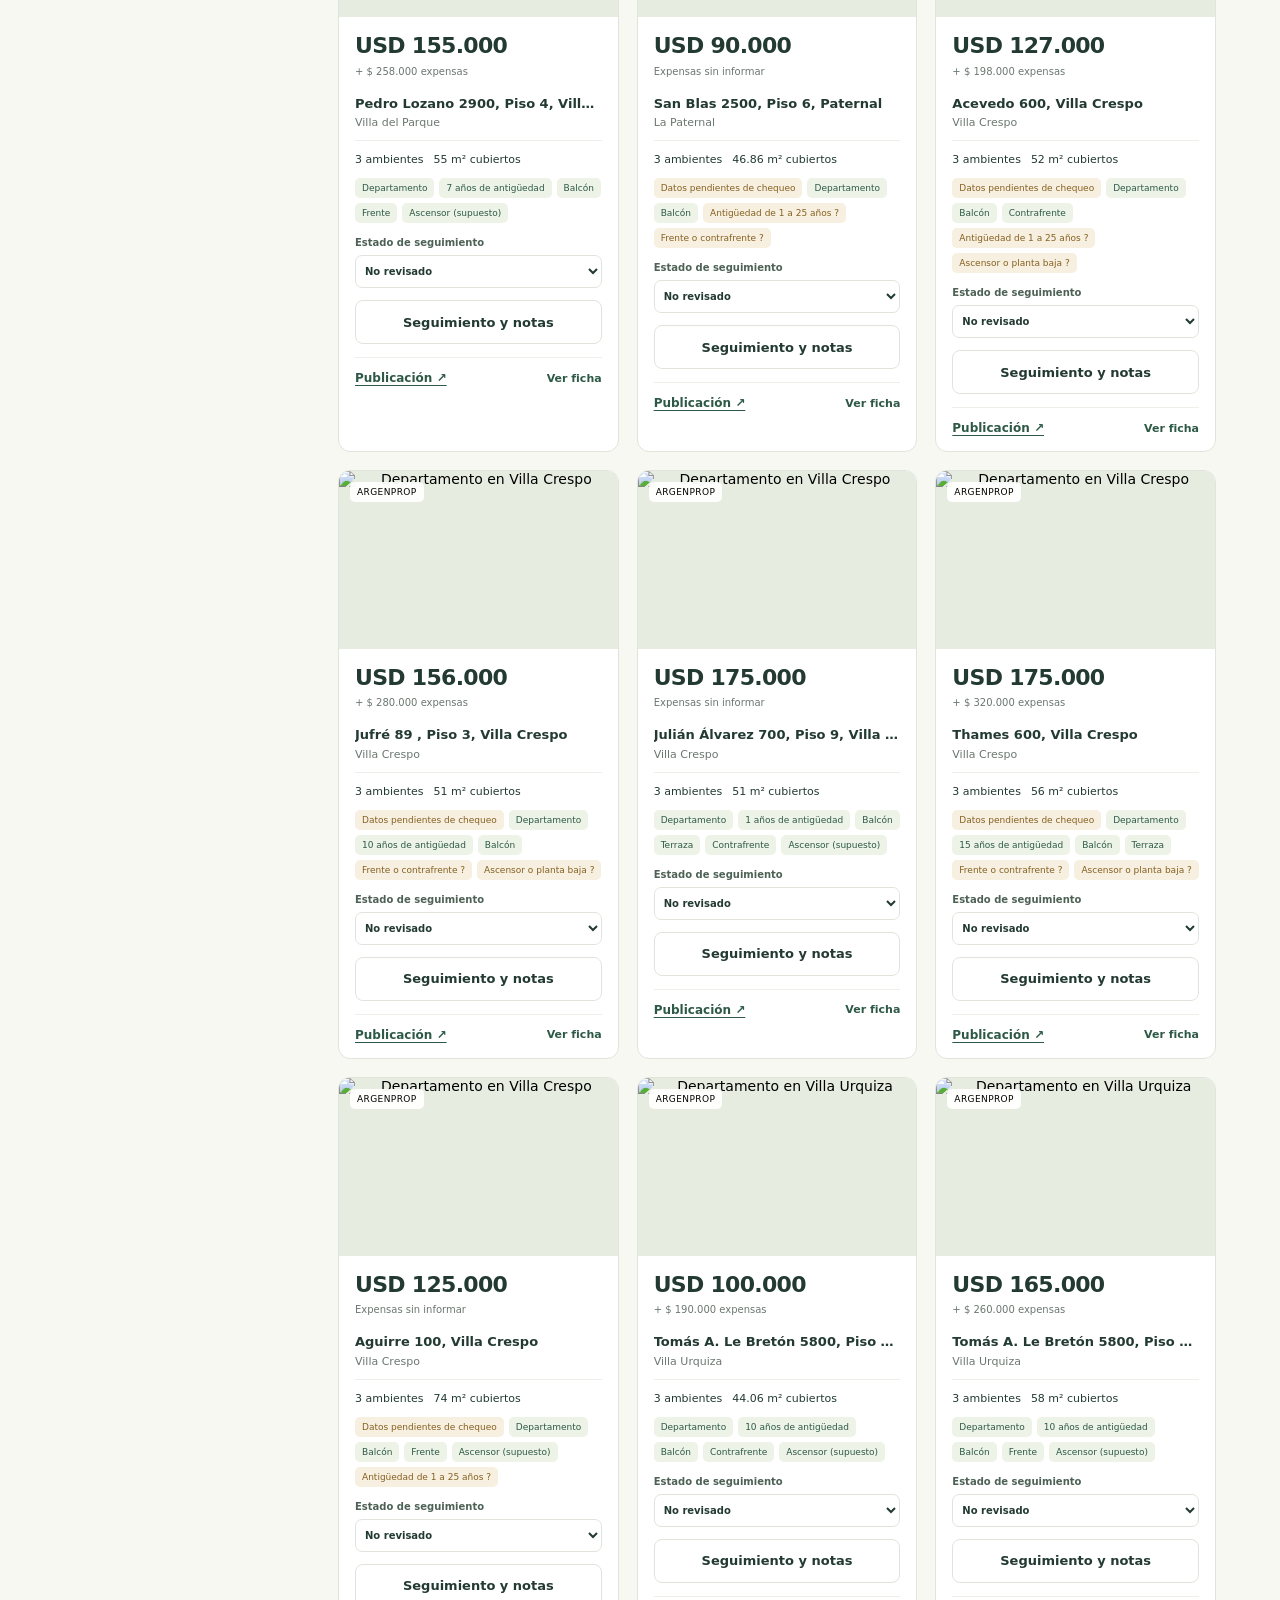
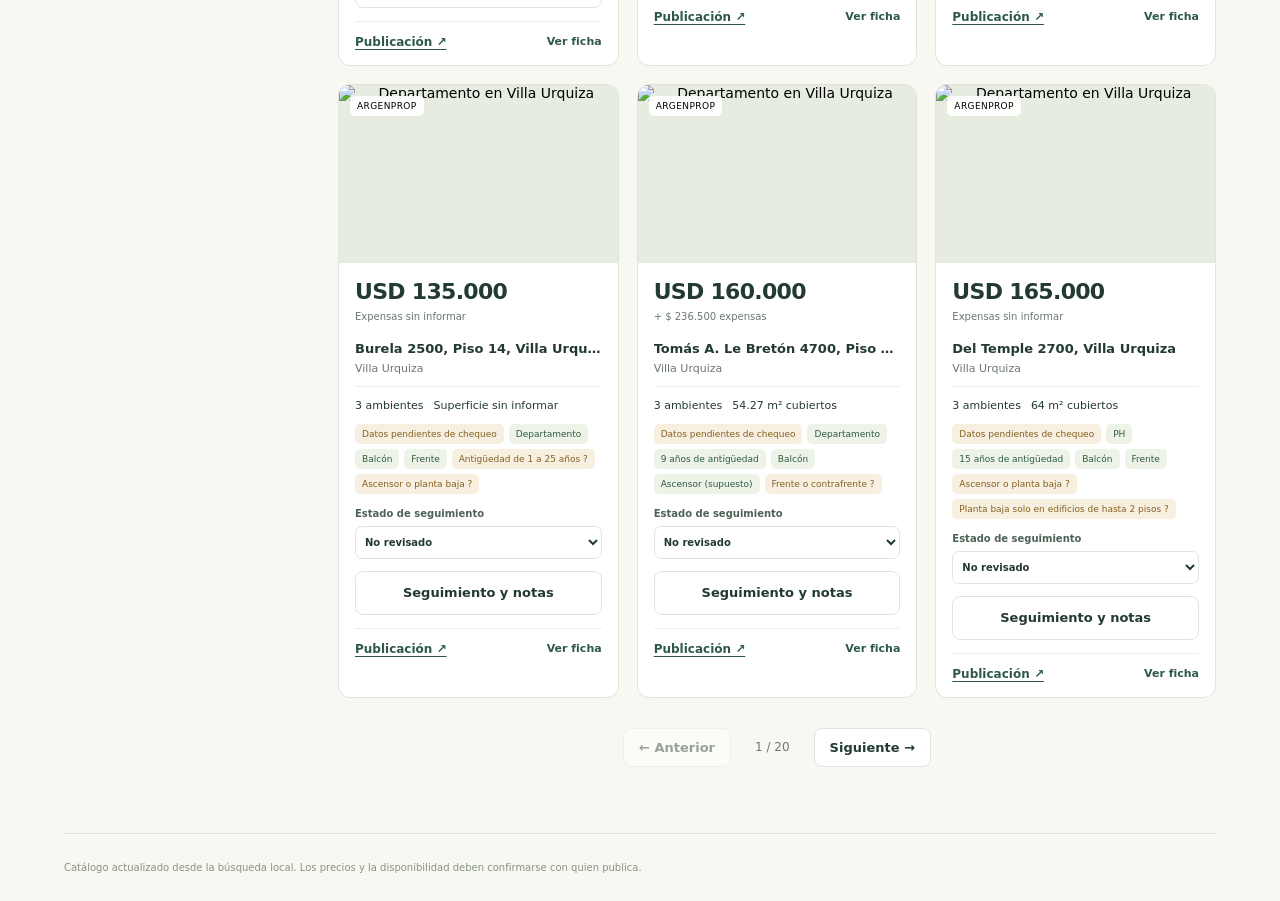
==== commit 7497bcbb: "Actualizar catálogo público · 2026-10-09T14:13:09+00:00" ====
--- a/index.html
+++ b/index.html
@@ -2,7 +2,7 @@
 
 <html lang="es"><head><meta charset="utf-8"/><meta content="width=device-width,initial-scale=1" name="viewport"/><title>Propiedades · CABA</title><link href="./static/style.css" rel="stylesheet"/><meta content="no-referrer" name="referrer"/><link href="./static/pages.css" rel="stylesheet"/></head>
 <body data-pages="true">
-<header><a class="brand" href="./">d<span>·</span></a><div class="header-title"><strong>Departamentos, casas y PH</strong><span>Catálogo y seguimiento privado · Argenprop y Zonaprop</span></div><div class="header-actions"><a class="subtle" href="./static/duplicates.html">Posibles repetidos</a><button class="subtle" id="settings-open">Configurar búsqueda</button><button class="primary" id="scan">Actualizar avisos ↻</button></div></header>
+<header><a class="brand" href="./">d<span>·</span></a><div class="header-title"><strong>Departamentos, casas y PH</strong><span>Catálogo y seguimiento · Argenprop y Zonaprop</span></div><div class="header-actions"><a class="subtle" href="./static/duplicates.html">Posibles repetidos</a><button class="subtle" id="settings-open">Configurar búsqueda</button><button class="primary" id="scan">Actualizar avisos ↻</button></div></header>
 <main>
 <section class="intro"><div><p class="eyebrow">COMPRA · CABA</p><h1>Departamentos, casas y PH en venta</h1><p id="criteria">3 ambientes · Hasta USD 175.000 · Balcón, patio o terraza propios · Antigüedad de 1 a 25 años · Sin pozo, construcción ni a estrenar · Frente o contrafrente · Ascensor o planta baja · PB solo en edificios de hasta 2 pisos · Sobre avenidas, solo contrafrente</p></div><div class="search-note"><span class="dot"></span><strong id="scan-state">Cargando búsqueda…</strong><small id="next-run"></small><div class="progress"><div id="progress-bar"></div></div><button class="subtle" hidden="" id="stop">Detener escaneo</button></div></section>
 <section aria-label="Estado de seguimiento" class="metrics">
@@ -13,7 +13,7 @@
 </section>
 <div class="workspace"><aside><div class="filter-title"><h2>Filtros</h2><button class="text-button" id="reset">Limpiar</button></div><label>Buscar dirección o palabra<input id="q" placeholder="Ej. patio, luminoso, Bauness"/></label><label>Barrio<select id="neighborhood"><option value="">Todos los barrios</option></select></label><label>Tipo de propiedad<select id="property_type"><option value="">Departamentos, casas y PH</option><option value="departamento">Departamentos</option><option value="casa">Casas</option><option value="ph">PH</option></select></label><label>Portal<select id="source"><option value="">Ambos portales</option><option value="argenprop">Argenprop</option><option value="zonaprop">Zonaprop</option></select></label><label>Precio máximo en USD<input id="max_price" min="0" placeholder="175000" type="number"/></label><label>Superficie total mínima (m²)<input id="min_area" min="0" placeholder="Sin mínimo" type="number"/></label><label>Espacio exterior<select id="outdoor"><option value="">Balcón, patio o terraza</option><option value="balcony">Con balcón</option><option value="patio">Con patio</option><option value="terrace">Con terraza</option></select></label><label>Disposición<select id="disposition"><option value="">Frente o contrafrente</option><option value="frente">Frente</option><option value="contrafrente">Contrafrente</option></select></label><label>Cumplimiento de requisitos<select id="eligibility"><option value="candidates">Cumplen + datos pendientes</option><option value="qualified">Solo requisitos confirmados</option><option value="review">Datos pendientes de chequeo</option><option value="all">Todos los avisos</option></select></label><label class="checkbox"><input id="include_inactive" type="checkbox"/> Incluir no disponibles</label><p class="filter-hint">Se muestran juntos los avisos que cumplen y los que tienen datos pendientes. Cada ficha indica qué falta confirmar.</p><button class="subtle full" id="runs-open">Ver registro de escaneos</button></aside>
 <section class="results"><div class="alert" hidden="" id="portal-alert"></div><div class="results-bar"><div><h2 id="results-title">No revisado</h2><span id="result-count">Cargando…</span></div><div class="view-controls"><button class="subtle" id="all-states">Todos los estados</button><button class="primary" id="tinder-open">Modo Tinder ♡</button><button class="subtle" id="export">↓ CSV</button><label class="sr-only" for="sort">Ordenar</label><select id="sort"><option value="newest">Más recientes</option><option value="price_asc">Menor precio</option><option value="price_desc">Mayor precio</option><option value="area_desc">Mayor superficie</option></select></div></div><div class="cards" id="cards"></div><div class="pagination"><button class="subtle" id="prev">← Anterior</button><span id="page-label"></span><button class="subtle" id="next">Siguiente →</button></div></section></div>
-<footer>Catálogo de consulta actualizado desde la búsqueda local. Los precios y la disponibilidad deben confirmarse con quien publica.</footer>
+<footer>Catálogo actualizado desde la búsqueda local. Los precios y la disponibilidad deben confirmarse con quien publica.</footer>
 </main>
 <dialog id="tinder-dialog">
 <button aria-label="Cerrar modo Tinder" class="dialog-close">×</button>
